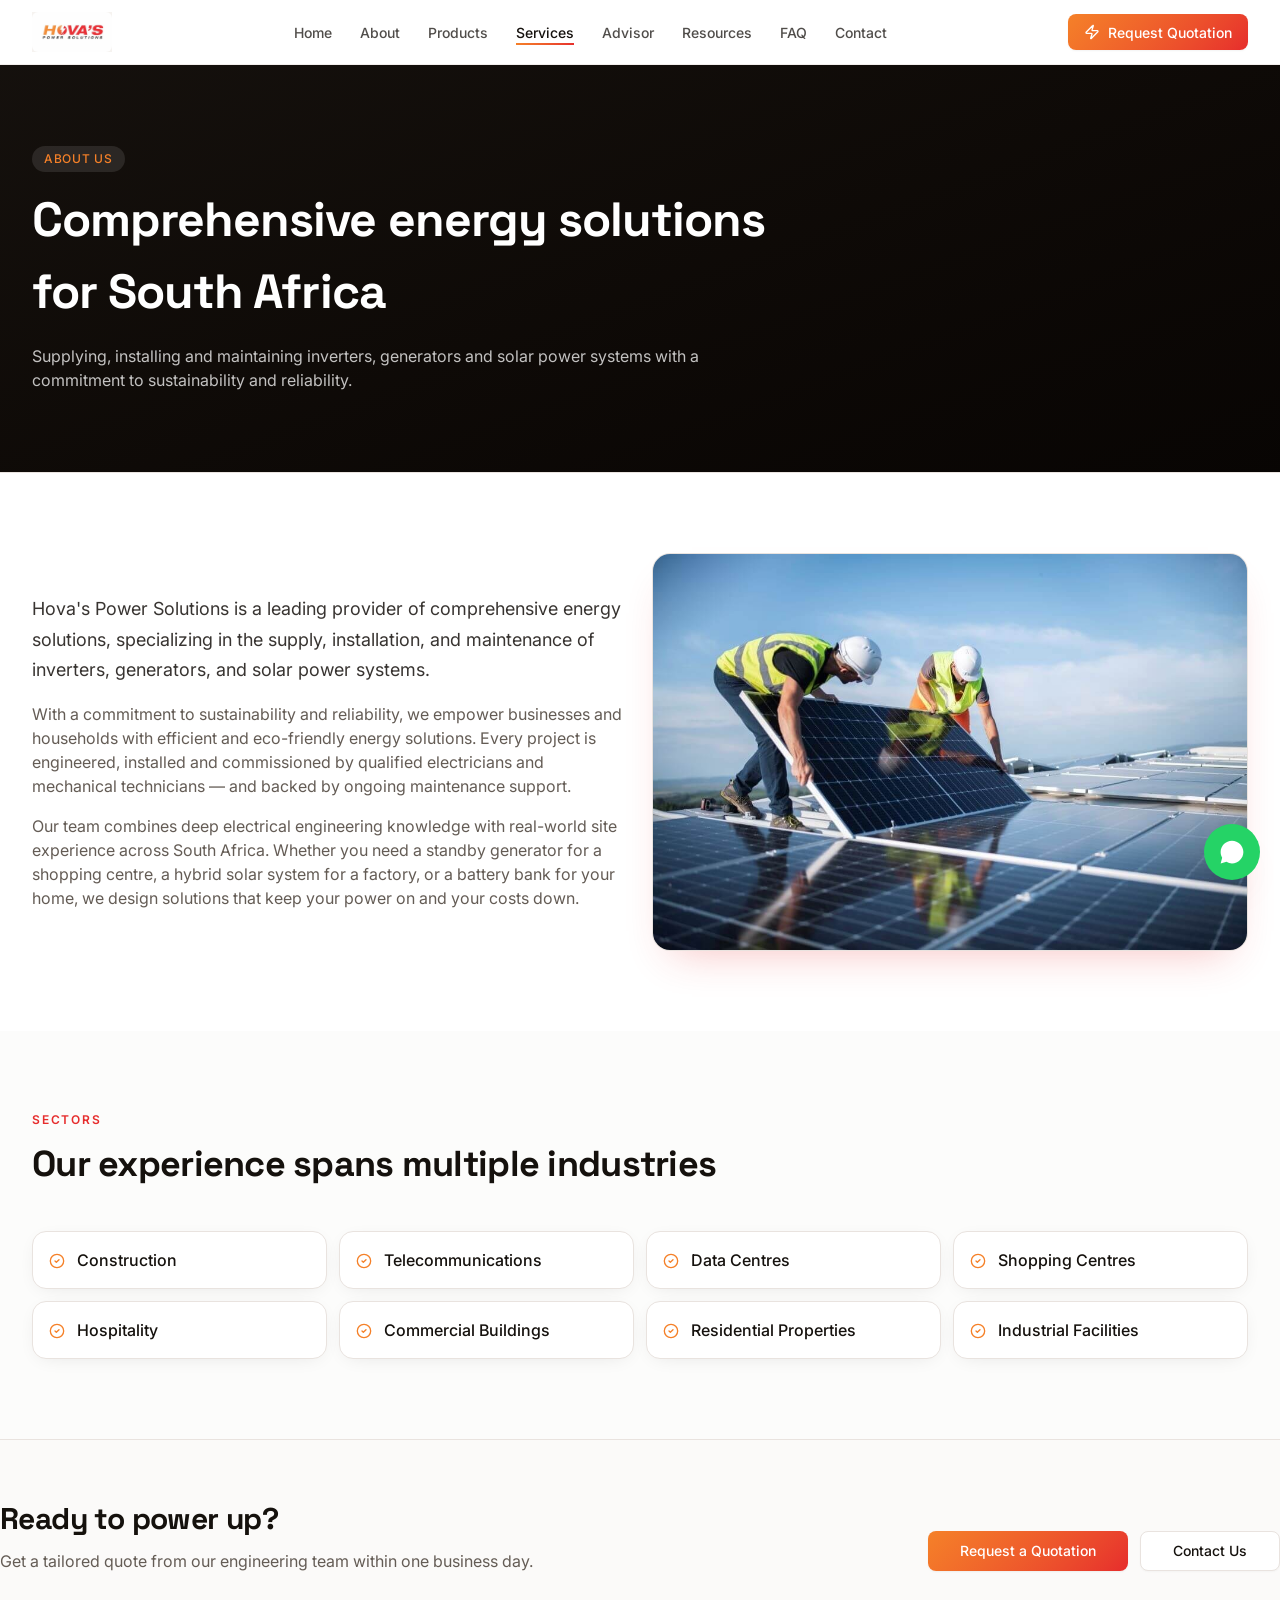
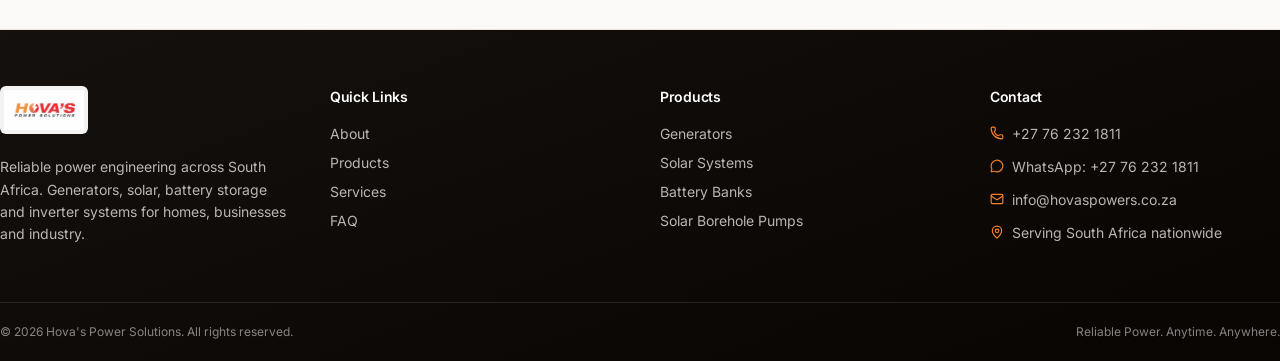
==== about.html @ a115a0b7 "about page" ====
<!doctype html>
<html lang="en">
  <head>
    <meta charset="UTF-8" />
    <meta name="viewport" content="width=device-width, initial-scale=1.0" />
    <title>
      About Hova's Power Solutions | South African Energy Specialists
    </title>
    <meta
      name="description"
      content="Hova's Power Solutions is a leading South African provider of generators, solar systems, battery storage and inverter installations for homes, businesses and industry."
    />
    <link rel="canonical" href="about.html" />
    <link rel="preconnect" href="https://fonts.googleapis.com" />
    <link rel="preconnect" href="https://fonts.gstatic.com" crossorigin />
    <link
      href="https://fonts.googleapis.com/css2?family=Inter:wght@400;500;600;700&family=Space+Grotesk:wght@500;600;700&display=swap"
      rel="stylesheet"
    />
    <link rel="stylesheet" href="style.css">
  </head>
  <body>

    <header class="site-header">
  <div class="header-inner">
    <a href="index.html" class="logo-link">
      <span class="img-slot img-slot--logo" data-slot-name="logo.jpg">
        <img src="assets/logo.jpg" alt="Hova's Power Solutions logo" class="logo-img" onerror="this.classList.add('img-missing')">
      </span>
      <span class="sr-only">Hova's Power Solutions</span>
    </a>
    <nav class="primary-nav" aria-label="Primary">
      <a href="index.html" class="nav-link"><span>Home</span></a>
      <a href="about.html" class="nav-link"><span>About</span></a>
      <a href="products.html" class="nav-link"><span>Products</span></a>
      <a href="services.html" class="nav-link active"><span>Services</span></a>
      <!-- <a href="industries.html" class="nav-link"><span>Industries</span></a> -->
      <!-- <a href="projects.html" class="nav-link"><span>Projects</span></a> -->
      <a href="advisor.html" class="nav-link"><span>Advisor</span></a>
      <a href="resources.html" class="nav-link"><span>Resources</span></a>
      <a href="faq.html" class="nav-link"><span>FAQ</span></a>
      <a href="contact.html" class="nav-link"><span>Contact</span></a>
    </nav>
    <div class="header-cta">
      <button type="button" class="btn btn-brand btn-default shadow-elegant" data-open-quote="">
        <svg class="icon" viewBox="0 0 24 24" fill="none" stroke="currentColor" stroke-width="2" stroke-linecap="round" stroke-linejoin="round" aria-hidden="true"><path d="M4 14a1 1 0 0 1-.78-1.63l9.9-10.2a.5.5 0 0 1 .86.46l-1.92 6.02A1 1 0 0 0 13 10h7a1 1 0 0 1 .78 1.63l-9.9 10.2a.5.5 0 0 1-.86-.46l1.92-6.02A1 1 0 0 0 11 14z"/></svg> Request Quotation
      </button>
    </div>
    <button class="mobile-menu-btn" id="mobileMenuBtn" aria-label="Open menu" aria-expanded="false" type="button">
      <svg class="icon icon-lg" viewBox="0 0 24 24" fill="none" stroke="currentColor" stroke-width="2" stroke-linecap="round" stroke-linejoin="round" aria-hidden="true"><path d="M4 5h16"/><path d="M4 12h16"/><path d="M4 19h16"/></svg>
    </button>
  </div>
  <nav class="mobile-nav" id="mobileNav" aria-label="Mobile">
    <a href="index.html" class="mobile-nav-link">Home</a>
    <a href="about.html" class="mobile-nav-link">About</a>
    <a href="products.html" class="mobile-nav-link">Products</a>
    <a href="services.html" class="mobile-nav-link active">Services</a>
    <!-- <a href="industries.html" class="mobile-nav-link">Industries</a>
    <a href="projects.html" class="mobile-nav-link">Projects</a> -->
    <a href="advisor.html" class="mobile-nav-link">Advisor</a>
    <a href="resources.html" class="mobile-nav-link">Resources</a>
    <a href="faq.html" class="mobile-nav-link">FAQ</a>
    <a href="contact.html" class="mobile-nav-link">Contact</a>
    <button class="btn btn-brand btn-default mobile-nav-cta" type="button" data-open-quote="">Request Quotation</button>
  </nav>
</header>

    <section class="page-header">
  <div class="page-header-inner reveal">
    <p class="page-eyebrow">About us</p>
    <h1>Comprehensive energy solutions for South Africa</h1>
    <p class="page-header-desc">Supplying, installing and maintaining inverters, generators and solar power systems with a commitment to sustainability and reliability.</p>
  </div>
</section>
<section class="section">
  <div class="container">
    <div class="grid grid-2">
      <div class="prose reveal">
        <p style="font-size:1.125rem; line-height:1.7; color: color-mix(in oklab, var(--foreground) 85%, transparent);">Hova's Power Solutions is a leading provider of comprehensive energy solutions, specializing in the supply, installation, and maintenance of inverters, generators, and solar power systems.</p>
        <p style="color: var(--muted-foreground);">With a commitment to sustainability and reliability, we empower businesses and households with efficient and eco-friendly energy solutions. Every project is engineered, installed and commissioned by qualified electricians and mechanical technicians — and backed by ongoing maintenance support.</p>
        <p style="color: var(--muted-foreground);">Our team combines deep electrical engineering knowledge with real-world site experience across South Africa. Whether you need a standby generator for a shopping centre, a hybrid solar system for a factory, or a battery bank for your home, we design solutions that keep your power on and your costs down.</p>
      </div>
      <div class="img-slot reveal" data-slot-name="solar-install.jpg" style="border-radius: var(--radius-2xl); overflow:hidden; border:1px solid var(--border); box-shadow: var(--shadow-elegant);">
        <img src="assets/image.jpg" alt="Hova's technicians installing solar panels" style="height:100%; width:100%; object-fit:cover;" onerror="this.classList.add('img-missing')">
      </div>
    </div>
  </div>
</section>
<section class="section section-muted">
  <div class="container">
    <div class="section-head reveal">
      <p class="eyebrow">Sectors</p>
      <h2>Our experience spans multiple industries</h2>
    </div>
    <div class="grid grid-sectors">
      <div class="sector-chip reveal"><svg class="icon check-icon" viewBox="0 0 24 24" fill="none" stroke="currentColor" stroke-width="2" stroke-linecap="round" stroke-linejoin="round" aria-hidden="true"><circle cx="12" cy="12" r="10"/><path d="m9 12 2 2 4-4"/></svg><span>Construction</span></div>
      <div class="sector-chip reveal"><svg class="icon check-icon" viewBox="0 0 24 24" fill="none" stroke="currentColor" stroke-width="2" stroke-linecap="round" stroke-linejoin="round" aria-hidden="true"><circle cx="12" cy="12" r="10"/><path d="m9 12 2 2 4-4"/></svg><span>Telecommunications</span></div>
      <div class="sector-chip reveal"><svg class="icon check-icon" viewBox="0 0 24 24" fill="none" stroke="currentColor" stroke-width="2" stroke-linecap="round" stroke-linejoin="round" aria-hidden="true"><circle cx="12" cy="12" r="10"/><path d="m9 12 2 2 4-4"/></svg><span>Data Centres</span></div>
      <div class="sector-chip reveal"><svg class="icon check-icon" viewBox="0 0 24 24" fill="none" stroke="currentColor" stroke-width="2" stroke-linecap="round" stroke-linejoin="round" aria-hidden="true"><circle cx="12" cy="12" r="10"/><path d="m9 12 2 2 4-4"/></svg><span>Shopping Centres</span></div>
      <div class="sector-chip reveal"><svg class="icon check-icon" viewBox="0 0 24 24" fill="none" stroke="currentColor" stroke-width="2" stroke-linecap="round" stroke-linejoin="round" aria-hidden="true"><circle cx="12" cy="12" r="10"/><path d="m9 12 2 2 4-4"/></svg><span>Hospitality</span></div>
      <div class="sector-chip reveal"><svg class="icon check-icon" viewBox="0 0 24 24" fill="none" stroke="currentColor" stroke-width="2" stroke-linecap="round" stroke-linejoin="round" aria-hidden="true"><circle cx="12" cy="12" r="10"/><path d="m9 12 2 2 4-4"/></svg><span>Commercial Buildings</span></div>
      <div class="sector-chip reveal"><svg class="icon check-icon" viewBox="0 0 24 24" fill="none" stroke="currentColor" stroke-width="2" stroke-linecap="round" stroke-linejoin="round" aria-hidden="true"><circle cx="12" cy="12" r="10"/><path d="m9 12 2 2 4-4"/></svg><span>Residential Properties</span></div>
      <div class="sector-chip reveal"><svg class="icon check-icon" viewBox="0 0 24 24" fill="none" stroke="currentColor" stroke-width="2" stroke-linecap="round" stroke-linejoin="round" aria-hidden="true"><circle cx="12" cy="12" r="10"/><path d="m9 12 2 2 4-4"/></svg><span>Industrial Facilities</span></div>
    </div>
  </div>
</section>
<section class="cta-band">
  <div class="container cta-band-inner reveal">
    <div>
      <h2>Ready to power up?</h2>
      <p>Get a tailored quote from our engineering team within one business day.</p>
    </div>
    <div class="hero-actions">
      <button type="button" class="btn btn-brand btn-lg shadow-elegant" data-open-quote="">Request a Quotation</button>
      <a href="contact.html" class="btn btn-outline btn-lg">Contact Us</a>
    </div>
  </div>
</section>

    <footer class="site-footer">
      <div class="container footer-grid">
        <div>
          <span
            class="img-slot img-slot--footer-logo footer-logo"
            data-slot-name="logo.jpg"
            ><img
              src="assets/logo.jpg"
              alt="Hova's Power Solutions"
              class="footer-logo-img"
              onerror="this.classList.add('img-missing')"
          /></span>
          <p class="footer-about">
            Reliable power engineering across South Africa. Generators, solar,
            battery storage and inverter systems for homes, businesses and
            industry.
          </p>
        </div>
        <div>
          <h3>Quick Links</h3>
          <ul class="footer-links">
            <li><a href="about.html">About</a></li>
            <li><a href="products.html">Products</a></li>
            <li><a href="services.html">Services</a></li>
            <!-- <li><a href="industries.html">Industries</a></li> -->
            <!-- <li><a href="projects.html">Projects</a></li> -->
            <li><a href="faq.html">FAQ</a></li>
          </ul>
        </div>
        <div>
          <h3>Products</h3>
          <ul class="footer-links">
            <li><a href="product-generators.html">Generators</a></li>
            <li><a href="product-solar-systems.html">Solar Systems</a></li>
            <li><a href="product-battery-banks.html">Battery Banks</a></li>
            <li>
              <a href="product-solar-borehole-pumps.html"
                >Solar Borehole Pumps</a
              >
            </li>
          </ul>
        </div>
        <div>
          <h3>Contact</h3>
          <ul class="footer-contact">
            <li>
              <svg
                class="icon icon-sm"
                viewBox="0 0 24 24"
                fill="none"
                stroke="currentColor"
                stroke-width="2"
                stroke-linecap="round"
                stroke-linejoin="round"
                aria-hidden="true"
              >
                <path
                  d="M13.832 16.568a1 1 0 0 0 1.213-.303l.355-.465A2 2 0 0 1 17 15h3a2 2 0 0 1 2 2v3a2 2 0 0 1-2 2A18 18 0 0 1 2 4a2 2 0 0 1 2-2h3a2 2 0 0 1 2 2v3a2 2 0 0 1-.8 1.6l-.468.351a1 1 0 0 0-.292 1.233 14 14 0 0 0 6.392 6.384"
                />
              </svg>
              +27 76 232 1811
            </li>
            <li>
              <svg
                class="icon icon-sm"
                viewBox="0 0 24 24"
                fill="none"
                stroke="currentColor"
                stroke-width="2"
                stroke-linecap="round"
                stroke-linejoin="round"
                aria-hidden="true"
              >
                <path
                  d="M2.992 16.342a2 2 0 0 1 .094 1.167l-1.065 3.29a1 1 0 0 0 1.236 1.168l3.413-.998a2 2 0 0 1 1.099.092 10 10 0 1 0-4.777-4.719"
                />
              </svg>
              WhatsApp: +27 76 232 1811
            </li>
            <li>
              <svg
                class="icon icon-sm"
                viewBox="0 0 24 24"
                fill="none"
                stroke="currentColor"
                stroke-width="2"
                stroke-linecap="round"
                stroke-linejoin="round"
                aria-hidden="true"
              >
                <path d="m22 7-8.991 5.727a2 2 0 0 1-2.009 0L2 7" />
                <rect height="16" rx="2" width="20" x="2" y="4" />
              </svg>
              info@hovaspowers.co.za
            </li>
            <li>
              <svg
                class="icon icon-sm"
                viewBox="0 0 24 24"
                fill="none"
                stroke="currentColor"
                stroke-width="2"
                stroke-linecap="round"
                stroke-linejoin="round"
                aria-hidden="true"
              >
                <path
                  d="M20 10c0 4.993-5.539 10.193-7.399 11.799a1 1 0 0 1-1.202 0C9.539 20.193 4 14.993 4 10a8 8 0 0 1 16 0"
                />
                <circle cx="12" cy="10" r="3" />
              </svg>
              Serving South Africa nationwide
            </li>
          </ul>
        </div>
      </div>
      <div class="footer-bottom">
        <div class="container footer-bottom-inner">
          <p>&copy; 2026 Hova's Power Solutions. All rights reserved.</p>
          <p>Reliable Power. Anytime. Anywhere.</p>
        </div>
      </div>
    </footer>

    <a
      href="https://wa.me/27762321811?text=Hi%20Hova%27s%20Power%20Solutions%2C%20I%27d%20like%20a%20quotation%20for%20a%20generator."
      target="_blank"
      rel="noopener noreferrer"
      class="whatsapp-fab"
      aria-label="Chat on WhatsApp"
    >
      <svg viewBox="0 0 32 32" class="whatsapp-icon" aria-hidden="true">
        <path
          d="M19.11 17.28c-.28-.14-1.66-.82-1.92-.92-.26-.1-.44-.14-.63.14-.19.28-.72.92-.88 1.11-.16.19-.32.21-.6.07-.28-.14-1.18-.44-2.24-1.39-.83-.74-1.39-1.66-1.55-1.94-.16-.28-.02-.43.12-.57.13-.13.28-.34.42-.51.14-.17.19-.29.28-.48.09-.19.05-.36-.02-.5-.07-.14-.63-1.53-.87-2.09-.23-.55-.47-.48-.63-.48h-.54c-.19 0-.5.07-.76.36-.26.28-1 1-.99 2.42 0 1.42 1.02 2.79 1.16 2.98.14.19 2 3.05 4.85 4.28.68.29 1.21.47 1.63.6.68.22 1.31.19 1.8.12.55-.08 1.66-.68 1.9-1.34.24-.66.24-1.22.17-1.34-.07-.13-.26-.19-.54-.33zM16 3C8.83 3 3 8.83 3 16c0 2.29.61 4.53 1.77 6.5L3 29l6.66-1.74A12.94 12.94 0 0 0 16 29c7.17 0 13-5.83 13-13S23.17 3 16 3z"
        />
      </svg>
    </a>
    <div class="dialog-overlay" id="quoteOverlay">
      <div
        class="dialog-content"
        role="dialog"
        aria-modal="true"
        aria-labelledby="quoteTitle"
      >
        <button
          type="button"
          class="dialog-close"
          data-close-quote
          aria-label="Close"
        >
          <svg
            class="icon"
            viewBox="0 0 24 24"
            fill="none"
            stroke="currentColor"
            stroke-width="2"
            stroke-linecap="round"
            stroke-linejoin="round"
            aria-hidden="true"
          >
            <path d="M18 6 6 18" />
            <path d="m6 6 12 12" />
          </svg>
        </button>
        <div class="dialog-header">
          <h2 id="quoteTitle">Request a Quotation</h2>
          <p>
            Tell us what you need. A Hova's Power Solutions engineer will get
            back to you within one business day.
          </p>
        </div>
        <form id="quoteForm" class="form-grid">
          <div class="form-field">
            <label for="fullName">Full Name *</label>
            <input id="fullName" name="fullName" type="text" required />
          </div>
          <div class="form-field">
            <label for="company">Company (optional)</label>
            <input id="company" name="company" type="text" />
          </div>
          <div class="form-field">
            <label for="email">Email *</label>
            <input id="email" name="email" type="email" required />
          </div>
          <div class="form-field">
            <label for="phone">Phone *</label>
            <input id="phone" name="phone" type="tel" required />
          </div>
          <div class="form-field">
            <label for="quoteProduct">Product / Service *</label>
            <select id="quoteProduct" name="product" required>
              <option value="">Select</option>
              <option value="Generators">Generators</option>
              <option value="Solar System Units">Solar System Units</option>
              <option value="Battery Banks">Battery Banks</option>
              <option value="Solar Borehole Pump Sets">
                Solar Borehole Pump Sets
              </option>
              <option value="Inverters">Inverters</option>
              <option value="Maintenance / Service">
                Maintenance / Service
              </option>
              <option value="Not sure — please advise">
                Not sure — please advise
              </option>
            </select>
          </div>
          <div class="form-field">
            <label for="quantity">Quantity</label>
            <input id="quantity" name="quantity" type="text" />
          </div>
          <div class="form-field col-span-2">
            <label for="address">Installation Address</label>
            <input id="address" name="address" type="text" />
          </div>
          <div class="form-field col-span-2">
            <label for="notes">Additional Requirements</label>
            <textarea
              id="notes"
              name="notes"
              rows="4"
              placeholder="Site details, load requirements, timeline…"
            ></textarea>
          </div>
          <div class="form-field">
            <label for="contactMethod">Preferred Contact</label>
            <select id="contactMethod" name="contactMethod">
              <option value="Email">Email</option>
              <option value="Phone">Phone</option>
              <option value="WhatsApp">WhatsApp</option>
            </select>
          </div>
          <div class="form-actions">
            <button
              type="button"
              class="btn btn-ghost btn-default"
              data-close-quote
            >
              Cancel
            </button>
            <button
              type="submit"
              class="btn btn-brand btn-default"
              id="quoteSubmitBtn"
            >
              Submit Request
            </button>
          </div>
        </form>
      </div>
    </div>
    <div class="toast-viewport" id="toastViewport"></div>
    <script src="j.js"></script>
  </body>
</html>
---- style.css ----
/* =========================================================
   Hova's Power Solutions — Stylesheet
   Design tokens copied exactly from the Lovable source
   (src/styles.css) — oklch colors, Inter + Space Grotesk,
   gradient-brand / gradient-dark, shadow-elegant / shadow-soft.
   ========================================================= */
 
:root {
  --radius: 0.625rem;
  --radius-sm: 0.375rem;
  --radius-md: 0.5rem;
  --radius-lg: 0.625rem;
  --radius-xl: 0.875rem;
  --radius-2xl: 1.125rem;
  --radius-3xl: 1.375rem;
 
  --brand-orange: oklch(0.72 0.17 52);
  --brand-red: oklch(0.6 0.22 27);
  --brand-charcoal: oklch(0.18 0.01 60);
  --brand-charcoal-2: oklch(0.24 0.012 60);
 
  --background: oklch(1 0 0);
  --foreground: oklch(0.18 0.01 60);
  --card: oklch(1 0 0);
  --card-foreground: oklch(0.18 0.01 60);
  --primary: oklch(0.6 0.22 27);
  --primary-foreground: oklch(0.99 0 0);
  --secondary: oklch(0.72 0.17 52);
  --secondary-foreground: oklch(0.14 0.01 60);
  --muted: oklch(0.965 0.005 60);
  --muted-foreground: oklch(0.48 0.015 60);
  --accent: oklch(0.72 0.17 52);
  --accent-foreground: oklch(0.14 0.01 60);
  --destructive: oklch(0.577 0.245 27.325);
  --destructive-foreground: oklch(0.99 0 0);
  --border: oklch(0.92 0.008 60);
  --input: oklch(0.92 0.008 60);
  --ring: oklch(0.72 0.17 52);
 
  --gradient-brand: linear-gradient(135deg, var(--brand-orange) 0%, var(--brand-red) 100%);
  --gradient-dark: linear-gradient(160deg, var(--brand-charcoal) 0%, oklch(0.12 0.01 60) 100%);
  --shadow-elegant: 0 20px 40px -20px color-mix(in oklab, var(--brand-red) 30%, transparent);
  --shadow-soft: 0 4px 20px -8px oklch(0.18 0.01 60 / 0.12);
 
  --max-width: 1280px;
}
 
* { box-sizing: border-box; }
html { scroll-behavior: smooth; scroll-padding-top: 76px; }
 
body {
  margin: 0;
  font-family: "Inter", system-ui, -apple-system, sans-serif;
  background: var(--background);
  color: var(--foreground);
  line-height: 1.5;
  -webkit-font-smoothing: antialiased;
}
 
h1, h2, h3, h4 {
  font-family: "Space Grotesk", "Inter", sans-serif;
  letter-spacing: -0.02em;
  margin: 0;
  font-weight: 700;
}
 
img { max-width: 100%; display: block; }
a { color: inherit; text-decoration: none; }
ul { list-style: none; margin: 0; padding: 0; }
p { margin: 0; }
button { font-family: inherit; border: none; background: none; }
iframe { border: 0; }
 
.sr-only {
  position: absolute; width: 1px; height: 1px; padding: 0; margin: -1px;
  overflow: hidden; clip: rect(0,0,0,0); white-space: nowrap; border: 0;
}
 
.container { max-width: var(--max-width); margin: 0 auto; padding: 0 1rem; }
@media (min-width: 640px) { .container { padding: 0 1.5rem; } }
@media (min-width: 1024px) { .container { padding: 0 2rem; } }
 
.icon { width: 1rem; height: 1rem; flex-shrink: 0; }
.icon-sm { width: 0.875rem; height: 0.875rem; }
.icon-md { width: 1.5rem; height: 1.5rem; }
.icon-lg { width: 1.5rem; height: 1.5rem; }
.icon-xl { width: 2rem; height: 2rem; }
 
.text-gradient-brand {
  background-image: var(--gradient-brand);
  -webkit-background-clip: text;
  background-clip: text;
  color: transparent;
}
.bg-gradient-brand { background-image: var(--gradient-brand); }
.bg-gradient-dark { background-image: var(--gradient-dark); }
.shadow-elegant { box-shadow: var(--shadow-elegant); }
.shadow-soft { box-shadow: var(--shadow-soft); }
 
.text-center { text-align: center; }
.mt-6 { margin-top: 1.5rem; }
.mt-8 { margin-top: 2rem; }
 
/* =========================================================
   Buttons
   ========================================================= */
.btn {
  display: inline-flex; align-items: center; justify-content: center; gap: 0.5rem;
  white-space: nowrap; font-size: 0.875rem; font-weight: 500; cursor: pointer;
  border-radius: var(--radius-md);
  transition: background-color .2s ease, color .2s ease, opacity .2s ease, border-color .2s ease, transform .15s ease;
}
.btn:active { transform: scale(0.98); }
.btn:disabled { opacity: 0.5; pointer-events: none; }
.btn-sm { height: 2rem; padding: 0 0.75rem; font-size: 0.8rem; }
.btn-default { height: 2.25rem; padding: 0 1rem; }
.btn-lg { height: 2.5rem; padding: 0 2rem; }
 
.btn-brand { background-image: var(--gradient-brand); color: #fff; box-shadow: 0 1px 2px rgba(0,0,0,.05); }
.btn-brand:hover { opacity: 0.95; }
.btn-brand.shadow-elegant:hover { opacity: 0.95; }
 
.btn-outline { border: 1px solid var(--border); background: var(--background); box-shadow: 0 1px 2px rgba(0,0,0,.03); }
.btn-outline:hover { background: var(--muted); }
 
.btn-outline-light { border: 1px solid rgba(255,255,255,.3); background: rgba(255,255,255,.1); color: #fff; }
.btn-outline-light:hover { background: rgba(255,255,255,.2); }
 
.btn-outline-light-2 { border: 1px solid rgba(255,255,255,.3); background: rgba(255,255,255,.05); color: #fff; }
.btn-outline-light-2:hover { background: rgba(255,255,255,.15); }
 
.btn-ghost { color: var(--foreground); }
.btn-ghost:hover { background: var(--muted); }
 
.btn-block { width: 100%; }
 
/* =========================================================
   Header
   ========================================================= */
.site-header {
  position: sticky; top: 0; z-index: 40;
  border-bottom: 1px solid color-mix(in oklab, var(--border) 60%, transparent);
  background: color-mix(in oklab, var(--background) 85%, transparent);
  backdrop-filter: blur(10px); -webkit-backdrop-filter: blur(10px);
}
 
.header-inner {
  max-width: var(--max-width); margin: 0 auto;
  display: flex; align-items: center; justify-content: space-between; gap: 1rem;
  padding: 0.75rem 1rem;
}
@media (min-width: 640px) { .header-inner { padding: 0.75rem 1.5rem; } }
@media (min-width: 1024px) { .header-inner { padding: 0.75rem 2rem; } }
 
.logo-link { display: flex; align-items: center; gap: 0.5rem; min-width: 0; flex-shrink: 0; }
.img-slot--logo { height: 2.5rem; width: auto; display: inline-block; }
.logo-img { height: 2.5rem; width: auto; border-radius: 0.375rem; object-fit: contain; }
 
.primary-nav { display: none; align-items: center; gap: 0.25rem; }
@media (min-width: 1024px) { .primary-nav { display: flex; } }
 
.nav-link { border-radius: var(--radius-md); padding: 0.5rem 0.75rem; font-size: 0.875rem; font-weight: 500; color: color-mix(in oklab, var(--foreground) 75%, transparent); transition: color .2s ease; }
.nav-link:hover { color: var(--foreground); }
.nav-link.active { color: var(--foreground); }
.nav-link.active span { position: relative; }
.nav-link.active span::after { content: ""; position: absolute; bottom: -4px; left: 0; height: 2px; width: 100%; background-image: var(--gradient-brand); }
 
.header-cta { display: none; }
@media (min-width: 1024px) { .header-cta { display: block; } }
 
.mobile-menu-btn { border-radius: var(--radius-md); padding: 0.5rem; cursor: pointer; color: var(--foreground); }
@media (min-width: 1024px) { .mobile-menu-btn { display: none; } }
 
.mobile-nav { display: none; flex-direction: column; gap: 0.25rem; padding: 0.75rem 1rem 1rem; border-top: 1px solid var(--border); background: var(--background); }
.mobile-nav.is-open { display: flex; }
.mobile-nav-link { padding: 0.6rem 0.75rem; font-size: 0.9rem; font-weight: 500; border-radius: var(--radius-md); color: var(--foreground); }
.mobile-nav-link.active { background: var(--muted); }
.mobile-nav-link:hover { background: var(--muted); }
.mobile-nav-cta { margin-top: 0.5rem; }
 
/* =========================================================
   Image slots (placeholders shown until real images are added)
   ========================================================= */
.img-slot { position: relative; display: block; background: var(--muted); }
.img-slot img.img-missing { display: none; }
.img-slot:has(img.img-missing) {
  display: flex; align-items: center; justify-content: center;
  background: repeating-linear-gradient(45deg, #eef0f1, #eef0f1 10px, #e3e6e8 10px, #e3e6e8 20px);
  border: 2px dashed color-mix(in oklab, var(--foreground) 20%, transparent);
  min-height: 120px;
}
.img-slot:has(img.img-missing)::after {
  content: "Image slot: " attr(data-slot-name);
  font-size: 0.72rem; font-weight: 600; letter-spacing: 0.02em;
  color: color-mix(in oklab, var(--foreground) 55%, transparent);
  background: color-mix(in oklab, var(--background) 90%, transparent);
  padding: 0.35rem 0.6rem; border-radius: 0.375rem;
  border: 1px solid var(--border); text-align: center;
}
 
/* =========================================================
   Hero (home)
   ========================================================= */
.hero { position: relative; overflow: hidden; background-image: var(--gradient-dark); color: #fff; }
.hero-bg { position: absolute; inset: 0; opacity: 0.3; }
.hero-bg-img { width: 100%; height: 100%; object-fit: cover; }
.hero-bg.img-slot:has(img.img-missing) {
  background: repeating-linear-gradient(45deg, #20242c, #20242c 10px, #262b34 10px, #262b34 20px);
  border: none; min-height: 100%; position: absolute; inset: 0;
}
.hero-bg.img-slot:has(img.img-missing)::after { display: none; }
.hero-bg-overlay { position: absolute; inset: 0; background: linear-gradient(rgba(0,0,0,.55), rgba(0,0,0,.75)); }
 
.hero-inner { position: relative; max-width: var(--max-width); margin: 0 auto; padding: 6rem 1rem; }
@media (min-width: 640px) { .hero-inner { padding: 6rem 1.5rem; } }
@media (min-width: 1024px) { .hero-inner { padding: 8rem 2rem; } }
 
.eyebrow-pill {
  display: inline-flex; align-items: center; gap: 0.5rem; margin-bottom: 1rem;
  border-radius: 9999px; border: 1px solid rgba(255,255,255,.2); background: rgba(255,255,255,.05);
  padding: 0.25rem 0.75rem; font-size: 0.75rem; font-weight: 500; text-transform: uppercase; letter-spacing: 0.08em;
  color: var(--brand-orange);
}
 
.hero-title { max-width: 56rem; font-size: 2.75rem; line-height: 1.05; }
@media (min-width: 640px) { .hero-title { font-size: 3.75rem; } }
@media (min-width: 1024px) { .hero-title { font-size: 4.5rem; } }
.hero-title span { display: block; }
 
.hero-sub { margin-top: 1.5rem; max-width: 42rem; font-size: 1.125rem; color: rgba(255,255,255,.8); font-family: "Inter", sans-serif; }
.hero-actions { margin-top: 2rem; display: flex; flex-wrap: wrap; gap: 0.75rem; }
 
.hero-stats {
  margin-top: 3.5rem; display: grid; grid-template-columns: repeat(2,1fr); gap: 1.5rem;
  max-width: 48rem; border-top: 1px solid rgba(255,255,255,.1); padding-top: 2rem;
}
@media (min-width: 640px) { .hero-stats { grid-template-columns: repeat(4,1fr); } }
.stat dt { font-size: 1.875rem; font-weight: 700; color: var(--brand-orange); font-family: "Space Grotesk", sans-serif; }
.stat dd { margin: 0.25rem 0 0; font-size: 0.875rem; color: rgba(255,255,255,.7); }
 
/* =========================================================
   Page header (inner pages)
   ========================================================= */
.page-header { border-bottom: 1px solid var(--border); background-image: var(--gradient-dark); color: #fff; }
.page-header-inner { max-width: var(--max-width); margin: 0 auto; padding: 4rem 1rem; }
@media (min-width: 640px) { .page-header-inner { padding: 4rem 1.5rem; } }
@media (min-width: 1024px) { .page-header-inner { padding: 5rem 2rem; } }
.page-eyebrow {
  margin-bottom: 0.75rem; display: inline-block; border-radius: 9999px; background: rgba(255,255,255,.1);
  padding: 0.25rem 0.75rem; font-size: 0.75rem; font-weight: 500; text-transform: uppercase; letter-spacing: 0.06em;
  color: var(--brand-orange);
}
.page-header h1 { max-width: 48rem; font-size: 2.25rem; }
@media (min-width: 640px) { .page-header h1 { font-size: 3rem; } }
.page-header-desc { margin-top: 1rem; max-width: 42rem; font-size: 1rem; color: rgba(255,255,255,.75); font-family: "Inter", sans-serif; }
 
/* =========================================================
   Sections
   ========================================================= */
.section { padding: 4rem 0; }
@media (min-width: 640px) { .section { padding: 5rem 0; } }
.section-muted { background: color-mix(in oklab, var(--muted) 30%, transparent); }
 
.section-head { margin-bottom: 2.5rem; max-width: 48rem; }
.section-head.center { margin-left: auto; margin-right: auto; text-align: center; }
.eyebrow { margin-bottom: 0.5rem; font-size: 0.75rem; font-weight: 600; text-transform: uppercase; letter-spacing: 0.15em; color: var(--brand-red); }
.eyebrow-on-dark { color: var(--brand-orange); }
.section-head h2 { font-size: 1.875rem; }
@media (min-width: 640px) { .section-head h2 { font-size: 2.25rem; } }
.section-desc { margin-top: 0.75rem; font-size: 1rem; color: var(--muted-foreground); font-family: "Inter", sans-serif; }
 
/* =========================================================
   Grids
   ========================================================= */
.grid { display: grid; gap: 1.5rem; }
.grid-2 { grid-template-columns: 1fr; }
@media (min-width: 1024px) { .grid-2 { grid-template-columns: repeat(2, 1fr); align-items: center; } }
.grid-3 { grid-template-columns: 1fr; }
@media (min-width: 640px) { .grid-3 { grid-template-columns: repeat(2, 1fr); } }
@media (min-width: 1024px) { .grid-3 { grid-template-columns: repeat(3, 1fr); } }
.grid-4 { grid-template-columns: 1fr; }
@media (min-width: 640px) { .grid-4 { grid-template-columns: repeat(2, 1fr); } }
@media (min-width: 1024px) { .grid-4 { grid-template-columns: repeat(4, 1fr); } }
.grid-industries { grid-template-columns: repeat(2, 1fr); gap: 0.75rem; }
@media (min-width: 640px) { .grid-industries { grid-template-columns: repeat(3, 1fr); } }
@media (min-width: 768px) { .grid-industries { grid-template-columns: repeat(5, 1fr); } }
.gap-4 { gap: 1rem; }
.grid-sectors { grid-template-columns: 1fr; gap: 0.75rem; }
@media (min-width: 640px) { .grid-sectors { grid-template-columns: repeat(2, 1fr); } }
@media (min-width: 1024px) { .grid-sectors { grid-template-columns: repeat(4, 1fr); } }
 
/* =========================================================
   Cards (feature / info / industry)
   ========================================================= */
.feature-card, .info-card {
  border-radius: var(--radius-2xl); border: 1px solid var(--border); background: var(--card);
  padding: 1.5rem; box-shadow: var(--shadow-soft); transition: transform .25s ease, box-shadow .25s ease, border-color .25s ease;
}
.feature-card:hover, .info-card:hover { transform: translateY(-4px); box-shadow: var(--shadow-elegant); }
.info-card.hover-orange:hover { border-color: var(--brand-orange); }
 
.feature-icon {
  margin-bottom: 1rem; display: inline-flex; align-items: center; justify-content: center;
  height: 2.75rem; width: 2.75rem; border-radius: var(--radius-xl);
  background-image: var(--gradient-brand); color: #fff;
}
.feature-card h3, .info-card h3 { font-size: 1.125rem; font-weight: 600; }
.feature-card p, .info-card p { margin-top: 0.5rem; font-size: 0.875rem; color: var(--muted-foreground); line-height: 1.6; }
 
.sector-chip {
  display: flex; align-items: center; gap: 0.75rem; border-radius: var(--radius-xl);
  border: 1px solid var(--border); background: var(--card); padding: 1rem; box-shadow: var(--shadow-soft); font-weight: 500;
}
 
/* =========================================================
   Product cards
   ========================================================= */
.product-card {
  display: flex; flex-direction: column; overflow: hidden; border-radius: var(--radius-2xl);
  border: 1px solid var(--border); background: var(--card); box-shadow: var(--shadow-soft);
  transition: transform .25s ease, box-shadow .25s ease;
}
.product-card:hover { transform: translateY(-4px); box-shadow: var(--shadow-elegant); }
.product-img-link { position: relative; aspect-ratio: 4/3; overflow: hidden; background: var(--muted); }
.product-img { width: 100%; height: 100%; object-fit: cover; transition: transform .5s ease; }
.product-card:hover .product-img { transform: scale(1.05); }
.product-body { display: flex; flex: 1; flex-direction: column; padding: 1.5rem; }
.product-body h3 { font-size: 1.25rem; font-weight: 600; }
.product-body > p { margin-top: 0.5rem; font-size: 0.875rem; color: var(--muted-foreground); }
.check-list { margin-top: 1rem; display: flex; flex-direction: column; gap: 0.4rem; }
.check-list li { display: flex; align-items: flex-start; gap: 0.5rem; font-size: 0.875rem; }
.check-icon { margin-top: 0.15rem; color: var(--brand-orange); }
.check-list span { color: color-mix(in oklab, var(--foreground) 80%, transparent); }
.product-actions { margin-top: 1.5rem; display: flex; flex-wrap: wrap; align-items: center; gap: 0.5rem; padding-top: 0.5rem; }
 
/* Related product row (product detail page) */
.related-card {
  display: flex; align-items: center; gap: 1rem; border-radius: var(--radius-2xl);
  border: 1px solid var(--border); background: var(--card); padding: 1rem; box-shadow: var(--shadow-soft);
  transition: transform .2s ease, border-color .2s ease;
}
.related-card:hover { transform: translateY(-2px); border-color: var(--brand-orange); }
.related-thumb { height: 4rem; width: 4rem; border-radius: var(--radius-lg); object-fit: cover; flex-shrink: 0; background: var(--muted); }
.related-card:hover .icon { color: var(--brand-red); }
 
/* =========================================================
   Industry cards (home mini grid)
   ========================================================= */
.industry-card {
  display: flex; flex-direction: column; align-items: center; gap: 0.5rem; border-radius: var(--radius-xl);
  border: 1px solid var(--border); background: var(--card); padding: 1.25rem; text-align: center;
  box-shadow: var(--shadow-soft); transition: transform .2s ease, border-color .2s ease;
}
.industry-card:hover { transform: translateY(-2px); border-color: var(--brand-orange); }
.industry-icon { color: var(--brand-red); }
.industry-card span { font-size: 0.875rem; font-weight: 500; }
 
/* =========================================================
   Advisor section (home) + Advisor page
   ========================================================= */
.advisor-section { border-top: 1px solid var(--border); border-bottom: 1px solid var(--border); background-image: var(--gradient-dark); color: #fff; padding: 4rem 0; }
@media (min-width: 640px) { .advisor-section { padding: 5rem 0; } }
.advisor-grid { display: grid; grid-template-columns: 1fr; align-items: center; gap: 2.5rem; }
@media (min-width: 1024px) { .advisor-grid { grid-template-columns: repeat(2, 1fr); } }
.advisor-section h2 { font-size: 1.875rem; margin-top: 0.5rem; }
@media (min-width: 640px) { .advisor-section h2 { font-size: 2.25rem; } }
.advisor-desc { margin-top: 0.75rem; color: rgba(255,255,255,.75); font-family: "Inter", sans-serif; }
.advisor-image { position: relative; overflow: hidden; border-radius: var(--radius-2xl); border: 1px solid rgba(255,255,255,.1); box-shadow: var(--shadow-elegant); min-height: 260px; }
.advisor-img { width: 100%; height: 100%; object-fit: cover; min-height: 260px; }
 
.quiz-wrap { max-width: 48rem; margin: 0 auto; display: flex; flex-direction: column; gap: 2rem; }
.quiz-q h3 { font-size: 1.125rem; font-weight: 600; }
.quiz-options { margin-top: 0.75rem; display: grid; grid-template-columns: repeat(2, 1fr); gap: 0.75rem; }
@media (min-width: 640px) { .quiz-options { grid-template-columns: repeat(3, 1fr); } }
.quiz-option {
  border-radius: var(--radius-xl); border: 1px solid var(--border); background: var(--card);
  padding: 1rem; text-align: left; font-size: 0.875rem; font-weight: 500; cursor: pointer; transition: all .2s ease;
}
.quiz-option:hover { border-color: var(--brand-orange); }
.quiz-option.selected { border-color: transparent; background-image: var(--gradient-brand); color: #fff; box-shadow: var(--shadow-elegant); }
 
.quiz-result { border-radius: var(--radius-2xl); border: 1px solid var(--border); background-image: var(--gradient-dark); padding: 2rem; color: #fff; box-shadow: var(--shadow-elegant); }
.quiz-result-icon { margin-bottom: 0.75rem; display: inline-flex; height: 3rem; width: 3rem; align-items: center; justify-content: center; border-radius: var(--radius-xl); background-image: var(--gradient-brand); }
.quiz-result-eyebrow { font-size: 0.75rem; font-weight: 600; text-transform: uppercase; letter-spacing: 0.08em; color: var(--brand-orange); }
.quiz-result h2 { margin-top: 0.25rem; font-size: 1.875rem; }
.quiz-result p { margin-top: 0.75rem; color: rgba(255,255,255,.8); font-family: "Inter", sans-serif; }
.quiz-result .hero-actions { margin-top: 1.5rem; }
 
.quiz-empty { border-radius: var(--radius-2xl); border: 2px dashed var(--border); padding: 2rem; text-align: center; color: var(--muted-foreground); }
.quiz-empty .icon-xl { margin: 0 auto; color: var(--brand-orange); }
.quiz-empty p { margin-top: 0.5rem; font-size: 0.875rem; }
 
/* =========================================================
   CTA band
   ========================================================= */
.cta-band { border-top: 1px solid var(--border); border-bottom: 1px solid var(--border); background: color-mix(in oklab, var(--muted) 40%, transparent); }
.cta-band-inner { display: flex; flex-direction: column; align-items: flex-start; justify-content: space-between; gap: 1.5rem; padding: 3.5rem 0; }
@media (min-width: 1024px) { .cta-band-inner { flex-direction: row; align-items: center; } }
.cta-band-inner h2 { font-size: 1.5rem; }
@media (min-width: 640px) { .cta-band-inner h2 { font-size: 1.875rem; } }
.cta-band-inner p { margin-top: 0.5rem; color: var(--muted-foreground); font-family: "Inter", sans-serif; }
 
/* =========================================================
   Footer
   ========================================================= */
.site-footer { background-image: var(--gradient-dark); color: rgba(255,255,255,.85); }
.footer-grid { display: grid; grid-template-columns: 1fr; gap: 2.5rem; padding: 3.5rem 0; }
@media (min-width: 768px) { .footer-grid { grid-template-columns: repeat(4, 1fr); } }
.img-slot--footer-logo { height: 3rem; width: auto; display: inline-block; background: rgba(255,255,255,.95); border-radius: 0.375rem; padding: 0.25rem; }
.footer-logo-img { height: 2.5rem; width: auto; object-fit: contain; }
.footer-about { margin-top: 1rem; font-size: 0.875rem; line-height: 1.6; color: rgba(255,255,255,.7); font-family: "Inter", sans-serif; }
.site-footer h3 { font-size: 0.875rem; font-weight: 600; color: #fff; font-family: "Inter", sans-serif; }
.footer-links { margin-top: 1rem; display: flex; flex-direction: column; gap: 0.5rem; font-size: 0.875rem; }
.footer-links a { color: rgba(255,255,255,.7); transition: color .2s ease; }
.footer-links a:hover { color: #fff; }
.footer-contact { margin-top: 1rem; display: flex; flex-direction: column; gap: 0.75rem; font-size: 0.875rem; color: rgba(255,255,255,.7); }
.footer-contact li { display: flex; align-items: flex-start; gap: 0.5rem; }
.footer-contact .icon { margin-top: 0.15rem; color: var(--brand-orange); }
.footer-bottom { border-top: 1px solid rgba(255,255,255,.1); }
.footer-bottom-inner { display: flex; flex-direction: column; align-items: center; justify-content: space-between; gap: 0.5rem; padding: 1.25rem 0; font-size: 0.75rem; color: rgba(255,255,255,.5); }
@media (min-width: 640px) { .footer-bottom-inner { flex-direction: row; } }
 
/* =========================================================
   WhatsApp FAB
   ========================================================= */
.whatsapp-fab {
  position: fixed; bottom: 1.25rem; right: 1.25rem; z-index: 40;
  display: flex; align-items: center; justify-content: center; height: 3.5rem; width: 3.5rem;
  border-radius: 9999px; background: #25d366; box-shadow: var(--shadow-elegant); transition: transform .2s ease;
}
.whatsapp-fab:hover { transform: scale(1.05); }
.whatsapp-icon { height: 1.75rem; width: 1.75rem; fill: #fff; }
 
/* =========================================================
   Quote dialog (modal)
   ========================================================= */
.dialog-overlay {
  position: fixed; inset: 0; z-index: 50; background: rgba(0,0,0,.8);
  opacity: 0; visibility: hidden; transition: opacity .2s ease;
}
.dialog-overlay.is-open { opacity: 1; visibility: visible; }
 
.dialog-content {
  position: fixed; left: 50%; top: 50%; z-index: 51; width: calc(100% - 2rem); max-width: 42rem;
  max-height: 90vh; overflow-y: auto; transform: translate(-50%, -48%) scale(0.96);
  background: var(--background); border: 1px solid var(--border); border-radius: var(--radius-lg);
  padding: 1.5rem; box-shadow: 0 25px 50px -12px rgba(0,0,0,.35);
  opacity: 0; visibility: hidden; transition: opacity .2s ease, transform .2s ease;
}
.dialog-overlay.is-open .dialog-content { opacity: 1; visibility: visible; transform: translate(-50%, -50%) scale(1); }
 
.dialog-close {
  position: absolute; right: 1rem; top: 1rem; border-radius: 0.25rem; padding: 0.25rem;
  color: var(--muted-foreground); opacity: 0.7; cursor: pointer; transition: opacity .2s ease, background .2s ease;
}
.dialog-close:hover { opacity: 1; background: var(--muted); }
 
.dialog-header { margin-bottom: 1rem; }
.dialog-header h2 { font-size: 1.5rem; }
.dialog-header p { margin-top: 0.35rem; font-size: 0.875rem; color: var(--muted-foreground); font-family: "Inter", sans-serif; }
 
.form-grid { display: grid; grid-template-columns: 1fr; gap: 1rem; }
@media (min-width: 640px) { .form-grid { grid-template-columns: repeat(2, 1fr); } }
.form-field { display: flex; flex-direction: column; gap: 0.4rem; }
.form-field.col-span-2 { grid-column: 1 / -1; }
.form-field label { font-size: 0.8rem; font-weight: 500; }
.form-field input,
.form-field select,
.form-field textarea {
  font-family: inherit; font-size: 0.875rem; padding: 0.5rem 0.75rem; border-radius: var(--radius-md);
  border: 1px solid var(--input); background: var(--background); color: var(--foreground);
  transition: border-color .2s ease, box-shadow .2s ease;
}
.form-field input:focus,
.form-field select:focus,
.form-field textarea:focus {
  outline: none; border-color: var(--ring); box-shadow: 0 0 0 3px color-mix(in oklab, var(--ring) 25%, transparent);
}
.form-field textarea { resize: vertical; min-height: 4.5rem; }
.form-actions { grid-column: 1 / -1; display: flex; justify-content: flex-end; gap: 0.5rem; padding-top: 0.5rem; }
 
/* =========================================================
   Toast notifications
   ========================================================= */
.toast-viewport {
  position: fixed; bottom: 1.25rem; left: 50%; transform: translateX(-50%);
  z-index: 60; display: flex; flex-direction: column; gap: 0.5rem; width: calc(100% - 2rem); max-width: 26rem;
}
@media (min-width: 640px) { .toast-viewport { left: auto; right: 1.25rem; transform: none; } }
.toast {
  border-radius: var(--radius-lg); padding: 0.85rem 1rem; font-size: 0.875rem; font-weight: 500;
  background: var(--card); border: 1px solid var(--border); box-shadow: 0 10px 30px -8px rgba(0,0,0,.25);
  opacity: 0; transform: translateY(8px); transition: opacity .25s ease, transform .25s ease;
}
.toast.is-visible { opacity: 1; transform: translateY(0); }
.toast.toast-success { border-left: 4px solid var(--brand-orange); }
.toast.toast-error { border-left: 4px solid var(--destructive); color: var(--destructive); }
 
/* =========================================================
   Accordion (FAQ)
   ========================================================= */
.accordion { max-width: 48rem; margin: 0 auto; }
.accordion-item { border-bottom: 1px solid var(--border); }
.accordion-trigger {
  display: flex; width: 100%; align-items: center; justify-content: space-between; gap: 1rem;
  padding: 1rem 0; font-size: 1rem; font-weight: 600; text-align: left; cursor: pointer; background: none;
}
.accordion-trigger:hover { text-decoration: underline; }
.accordion-trigger .icon { color: var(--muted-foreground); transition: transform .2s ease; flex-shrink: 0; }
.accordion-item.is-open .accordion-trigger .icon { transform: rotate(180deg); }
.accordion-panel { display: grid; grid-template-rows: 0fr; transition: grid-template-rows .25s ease; }
.accordion-item.is-open .accordion-panel { grid-template-rows: 1fr; }
.accordion-panel-inner { overflow: hidden; }
.accordion-panel p { padding-bottom: 1rem; font-size: 1rem; line-height: 1.65; color: var(--muted-foreground); font-family: "Inter", sans-serif; }
 
/* =========================================================
   Projects filter + gallery
   ========================================================= */
.filter-row { margin-bottom: 2rem; display: flex; flex-wrap: wrap; gap: 0.5rem; }
.filter-chip {
  border-radius: 9999px; border: 1px solid var(--border); background: var(--card); padding: 0.4rem 1rem;
  font-size: 0.875rem; font-weight: 500; color: color-mix(in oklab, var(--foreground) 70%, transparent); cursor: pointer; transition: all .2s ease;
}
.filter-chip:hover { border-color: var(--brand-orange); color: var(--foreground); }
.filter-chip.active { border-color: transparent; background-image: var(--gradient-brand); color: #fff; box-shadow: var(--shadow-elegant); }
 
.gallery-card { overflow: hidden; border-radius: var(--radius-2xl); border: 1px solid var(--border); background: var(--card); box-shadow: var(--shadow-soft); }
.gallery-img-wrap { aspect-ratio: 4/3; overflow: hidden; }
.gallery-img { width: 100%; height: 100%; object-fit: cover; transition: transform .5s ease; }
.gallery-card:hover .gallery-img { transform: scale(1.05); }
.gallery-caption { display: flex; align-items: center; justify-content: space-between; padding: 1rem; gap: 0.5rem; }
.gallery-caption .title { font-weight: 600; }
.gallery-caption .cat { font-size: 0.75rem; color: var(--muted-foreground); text-align: right; }
 
/* =========================================================
   Contact page
   ========================================================= */
.contact-info-item { display: flex; align-items: flex-start; gap: 0.75rem; border-radius: var(--radius-2xl); border: 1px solid var(--border); background: var(--card); padding: 1rem; box-shadow: var(--shadow-soft); }
.contact-info-icon { margin-top: 0.1rem; display: inline-flex; height: 2.25rem; width: 2.25rem; flex-shrink: 0; align-items: center; justify-content: center; border-radius: var(--radius-lg); background-image: var(--gradient-brand); color: #fff; }
.contact-info-label { font-size: 0.72rem; font-weight: 600; text-transform: uppercase; letter-spacing: 0.06em; color: var(--muted-foreground); }
.contact-info-value { margin-top: 0.15rem; font-weight: 500; }
.review-card { border-radius: var(--radius-2xl); border: 1px solid var(--border); background: var(--card); padding: 1rem; box-shadow: var(--shadow-soft); }
.review-card .heading { display: flex; align-items: center; gap: 0.5rem; font-size: 0.875rem; font-weight: 600; }
.review-card p { margin-top: 0.35rem; font-size: 0.875rem; color: var(--muted-foreground); }
.contact-form { display: grid; grid-template-columns: 1fr; gap: 1rem; border-radius: var(--radius-2xl); border: 1px solid var(--border); background: var(--card); padding: 1.5rem; box-shadow: var(--shadow-soft); }
@media (min-width: 640px) { .contact-form { grid-template-columns: repeat(2, 1fr); } }
.map-embed { margin-top: 1.5rem; overflow: hidden; border-radius: var(--radius-2xl); border: 1px solid var(--border); box-shadow: var(--shadow-soft); }
.map-embed iframe { height: 18rem; width: 100%; display: block; }
 
.grid-contact { display: grid; grid-template-columns: 1fr; gap: 2.5rem; }
@media (min-width: 1024px) { .grid-contact { grid-template-columns: 1fr 2fr; } }
 
/* =========================================================
   Prose (about page)
   ========================================================= */
.prose p { font-family: "Inter", sans-serif; }
.prose p + p { margin-top: 1rem; }
 
/* =========================================================
   Scroll reveal
   ========================================================= */
.reveal { opacity: 0; transform: translateY(16px); transition: opacity .6s ease, transform .6s ease; }
.reveal.is-visible { opacity: 1; transform: translateY(0); }
 
@media (prefers-reduced-motion: reduce) {
  html { scroll-behavior: auto; }
  .reveal { opacity: 1; transform: none; transition: none; }
  * { animation: none !important; transition-duration: .01ms !important; }
}
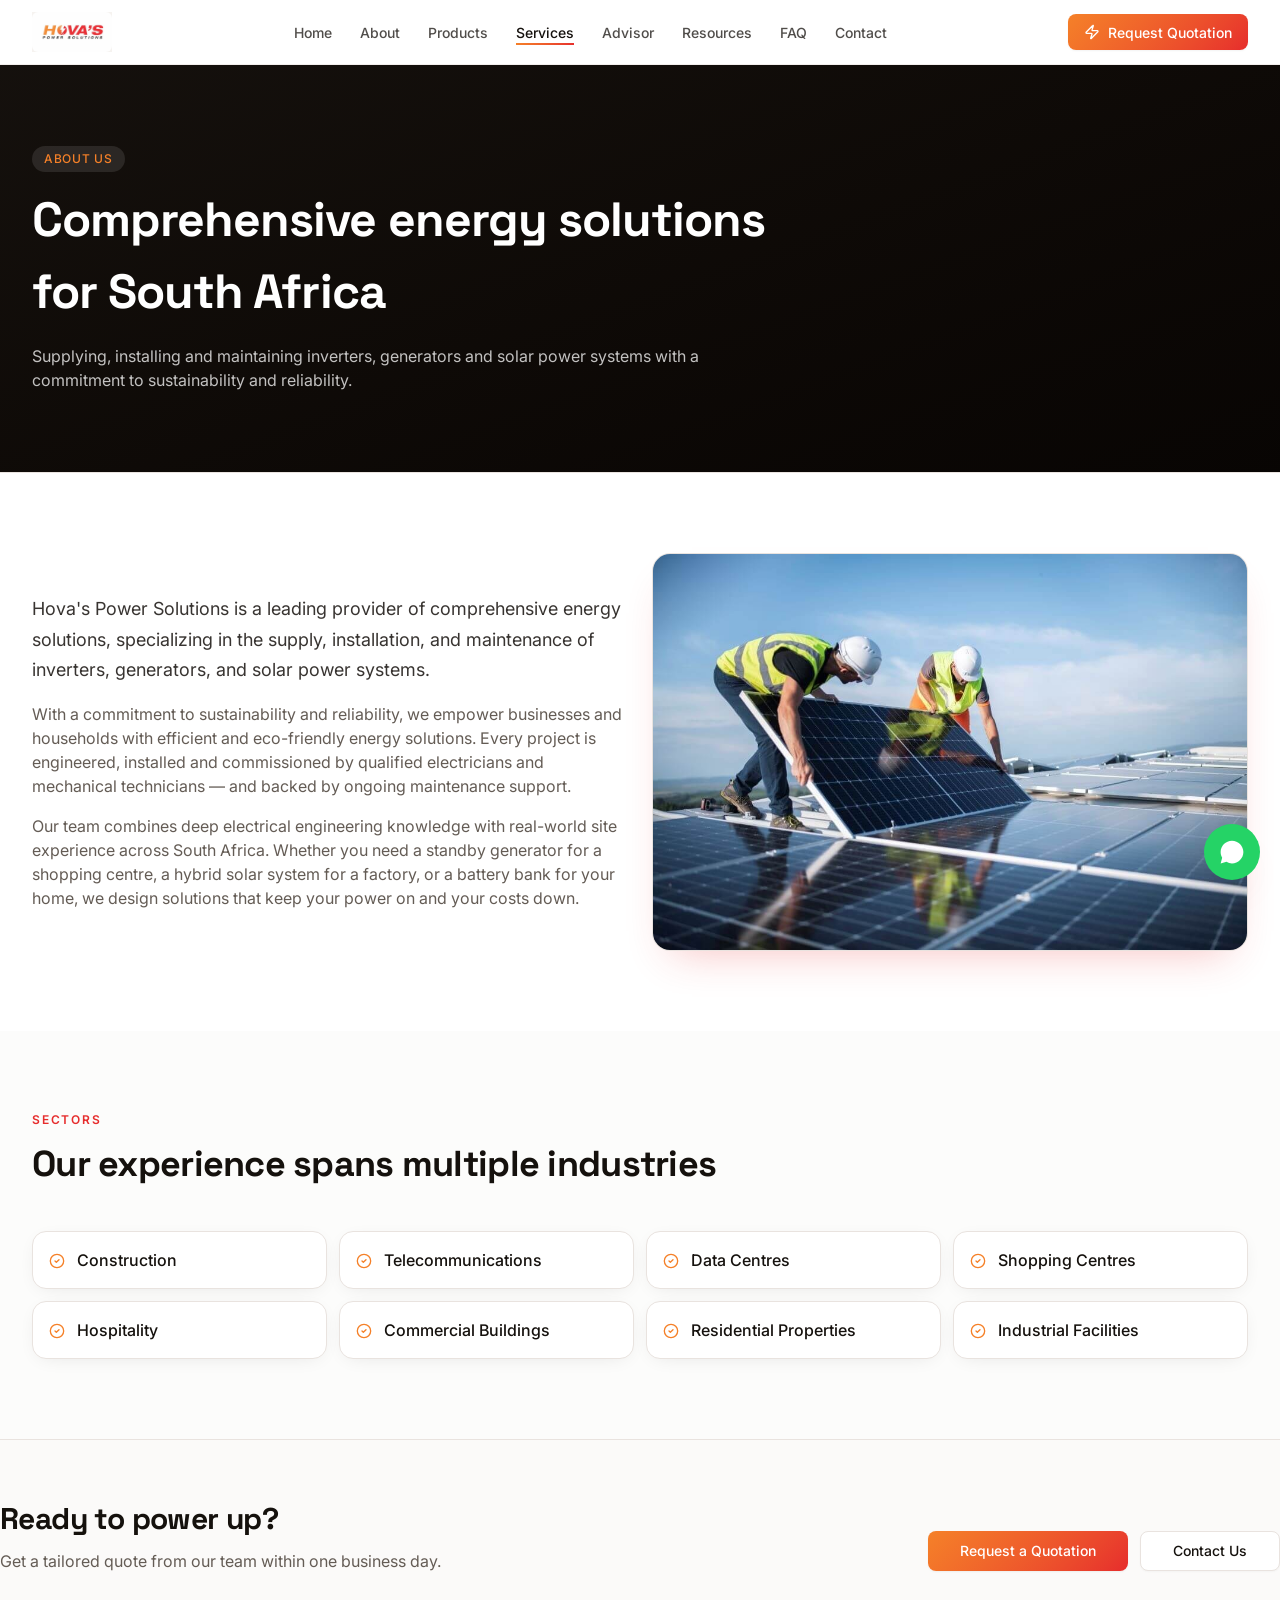
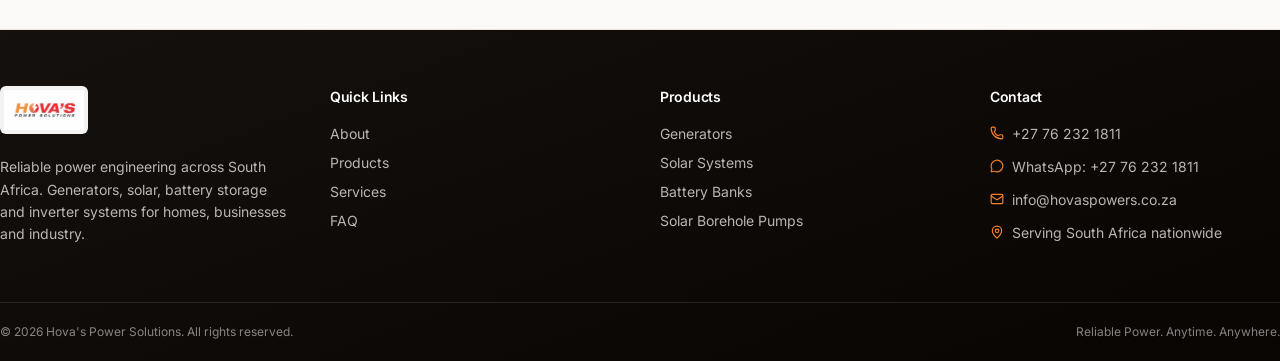
==== commit 0f2b7b43: "product description pages for generators and solar systesm, new images added" ====
--- a/about.html
+++ b/about.html
@@ -108,7 +108,7 @@
   <div class="container cta-band-inner reveal">
     <div>
       <h2>Ready to power up?</h2>
-      <p>Get a tailored quote from our engineering team within one business day.</p>
+      <p>Get a tailored quote from our team within one business day.</p>
     </div>
     <div class="hero-actions">
       <button type="button" class="btn btn-brand btn-lg shadow-elegant" data-open-quote="">Request a Quotation</button>
